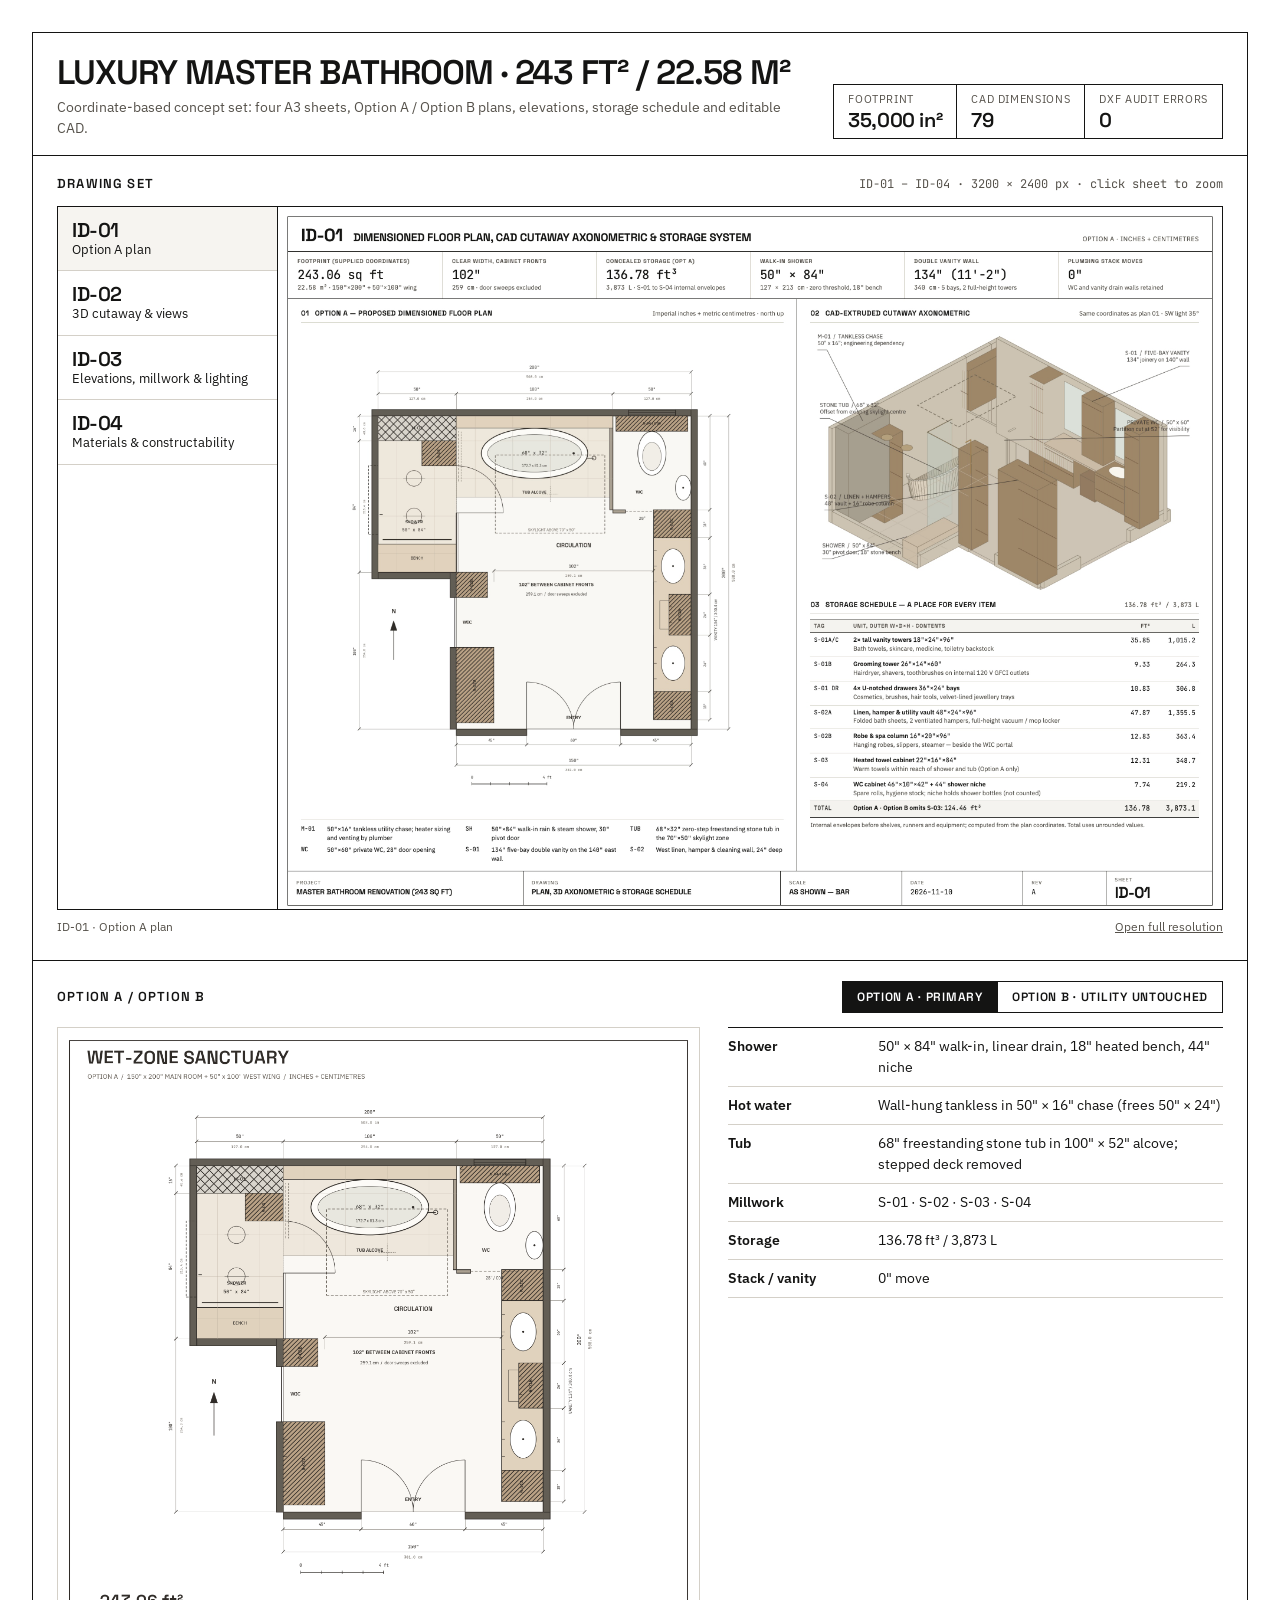
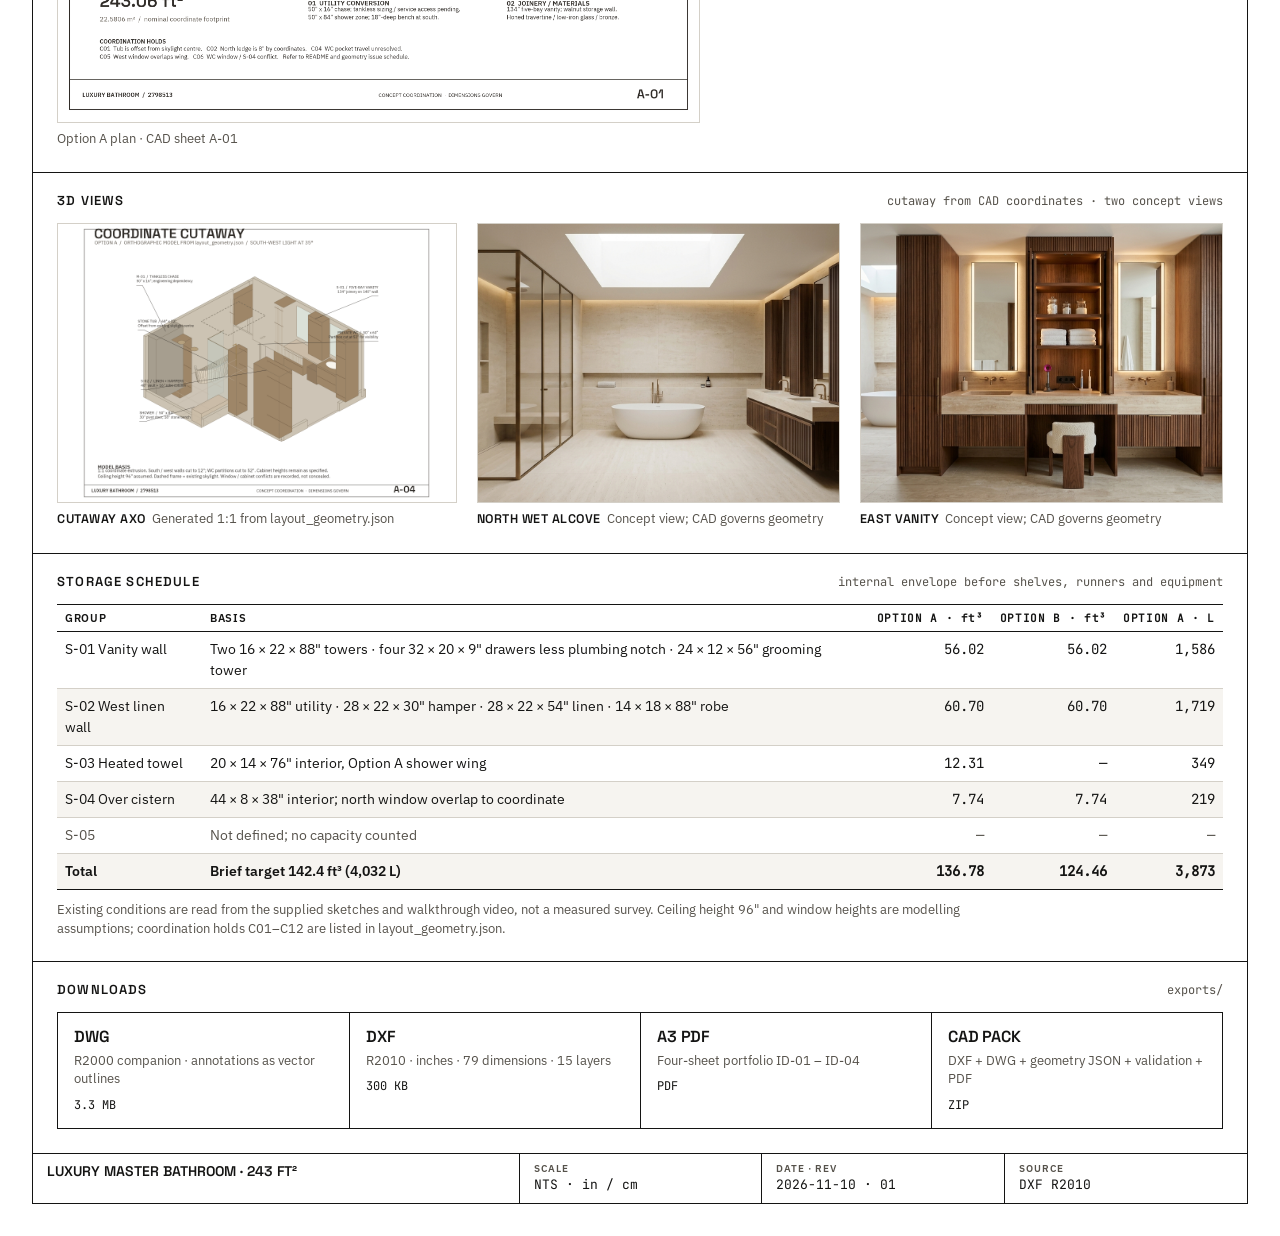
==== index.html @ dc506ea6 "Publish Luxury Master Bathroom 243 sq ft CAD & Architectural Package (ID-01 to ID-04)" ====
<!DOCTYPE html>
<html lang="en">
<head>
<meta charset="utf-8">
<meta name="viewport" content="width=device-width,initial-scale=1">
<title>Luxury Master Bathroom · 243 ft² · Drawing Set</title>
<style>
  @font-face{font-family:"Space Grotesk";font-weight:600;src:url(assets/fonts/SpaceGrotesk-600.ttf)}
  @font-face{font-family:"IBM Plex Sans";font-weight:400;src:url(assets/fonts/IBMPlexSans-400.ttf)}
  @font-face{font-family:"IBM Plex Sans";font-weight:600;src:url(assets/fonts/IBMPlexSans-600.ttf)}
  @font-face{font-family:"JetBrains Mono";font-weight:400;src:url(assets/fonts/JetBrainsMono-400.ttf)}
  :root{--ink:#141413;--rule:#D4D0C8;--muted:#56524B;--walnut:#6B4A2F;--step:#F6F4F0}
  *{box-sizing:border-box;margin:0;padding:0;border-radius:0}
  body{background:#FFFFFF;color:var(--ink);font:15px/1.5 "IBM Plex Sans",sans-serif;-webkit-font-smoothing:antialiased}
  .m{font-family:"JetBrains Mono",monospace;font-variant-numeric:tabular-nums}
  a{color:inherit}
  .wrap{max-width:1440px;margin:0 auto;padding:32px 32px 0}
  .frame{border:1px solid var(--ink)}
  header{display:grid;grid-template-columns:1fr auto;gap:24px;align-items:end;padding:22px 24px 16px;border-bottom:1px solid var(--ink)}
  h1{font:600 34px/1.05 "Space Grotesk";letter-spacing:-.03em}
  header p{color:var(--muted);margin-top:6px;font-size:14px}
  .facts{display:grid;grid-template-columns:repeat(3,auto);border:1px solid var(--ink)}
  .facts div{padding:6px 14px;font-size:11px;letter-spacing:.06em;color:var(--muted)}
  .facts div+div{border-left:1px solid var(--ink)}
  .facts b{display:block;font:600 20px/1.2 "Space Grotesk";letter-spacing:-.02em;color:var(--ink)}
  section{border-bottom:1px solid var(--ink);padding:20px 24px 24px}
  section:last-of-type{border-bottom:0}
  h2{font:600 13px/1 "Space Grotesk";letter-spacing:.09em;display:flex;justify-content:space-between;align-items:baseline;margin-bottom:14px}
  h2 span{font:400 12px "JetBrains Mono";letter-spacing:0;color:var(--muted)}

  .seg{display:inline-flex;border:1px solid var(--ink)}
  .seg button{font:600 12px/1 "Space Grotesk";letter-spacing:.06em;background:#FFF;color:var(--ink);border:0;padding:9px 14px;cursor:pointer}
  .seg button+button{border-left:1px solid var(--ink)}
  .seg button[aria-pressed=true]{background:var(--ink);color:#FFF}
  .seg button:focus-visible{outline:2px solid var(--walnut);outline-offset:2px}

  .viewer{display:grid;grid-template-columns:220px 1fr;border:1px solid var(--ink)}
  .sheets{border-right:1px solid var(--ink)}
  .sheets button{display:block;width:100%;text-align:left;background:#FFF;border:0;border-bottom:1px solid var(--rule);padding:12px 14px;cursor:pointer;color:var(--ink);font:13px/1.35 "IBM Plex Sans"}
  .sheets button b{display:block;font:600 20px/1.1 "Space Grotesk";letter-spacing:-.02em}
  .sheets button[aria-pressed=true]{background:var(--step)}
  .stage{position:relative;overflow:auto;max-height:78vh;background:#FFF;cursor:zoom-in}
  .stage img{display:block;width:100%;height:auto}
  .stage.zoom{cursor:zoom-out}
  .stage.zoom img{width:auto;max-width:none}
  .hint{font-size:12px;color:var(--muted);margin-top:8px;display:flex;justify-content:space-between}

  .opt{display:grid;grid-template-columns:1.3fr 1fr;gap:28px;align-items:start}
  .opt figure img{display:block;width:100%;height:auto;border:1px solid var(--rule)}
  dl{display:grid;grid-template-columns:150px 1fr;border-top:1px solid var(--ink);font-size:14px}
  dt,dd{padding:8px 0;border-bottom:1px solid var(--rule)}
  dt{font-weight:600}

  .views{display:grid;grid-template-columns:1.1fr 1fr 1fr;gap:20px}
  .views img{display:block;width:100%;height:280px;object-fit:cover;border:1px solid var(--rule)}
  figcaption{font-size:12.5px;color:var(--muted);margin-top:6px}
  figcaption b{color:var(--ink);font-family:"Space Grotesk";font-weight:600;letter-spacing:.04em;margin-right:6px}

  table{border-collapse:collapse;width:100%;font-size:14px}
  th{font:600 11px "IBM Plex Sans";letter-spacing:.06em;text-align:left;padding:6px 8px;border-top:1px solid var(--ink);border-bottom:1px solid var(--ink)}
  td{padding:7px 8px;border-bottom:1px solid var(--rule);vertical-align:top}
  td.n,th.n{text-align:right;font-family:"JetBrains Mono";font-variant-numeric:tabular-nums;white-space:nowrap}
  tbody tr:nth-child(even) td{background:var(--step)}
  tr.tot td{font-weight:600;border-top:1px solid var(--ink);border-bottom:1px solid var(--ink);background:#FFF}
  td.dim{color:var(--muted)}
  .small{font-size:12.5px;color:var(--muted);margin-top:10px;max-width:960px}

  .dl{display:grid;grid-template-columns:repeat(4,1fr);border:1px solid var(--ink)}
  .dl a{display:block;padding:14px 16px;text-decoration:none;border-left:1px solid var(--ink)}
  .dl a:first-child{border-left:0}
  .dl a:hover,.dl a:focus-visible{background:var(--step);outline:none}
  .dl b{display:block;font:600 16px/1.2 "Space Grotesk";letter-spacing:-.01em}
  .dl span{display:block;font-size:12.5px;color:var(--muted);margin-top:4px}
  .dl .m{font-size:12px;color:var(--ink);margin-top:8px}

  .tb{display:grid;grid-template-columns:2fr 1fr 1fr 1fr;border-top:1px solid var(--ink)}
  .tb div{padding:8px 14px;border-left:1px solid var(--ink);font-size:13px}
  .tb div:first-child{border-left:0;font:600 14px "Space Grotesk"}
  .tb small{display:block;font:600 10px "IBM Plex Sans";letter-spacing:.1em;color:var(--muted)}
  @media (max-width:900px){.viewer,.opt,.views,.dl{grid-template-columns:1fr}.sheets{display:flex;overflow:auto;border-right:0;border-bottom:1px solid var(--ink)}.sheets button{min-width:150px;border-bottom:0;border-right:1px solid var(--rule)}.tb,header{grid-template-columns:1fr}}
</style>
</head>
<body>
<div class="wrap"><div class="frame">
  <header>
    <div>
      <h1>LUXURY MASTER BATHROOM · 243 FT² / 22.58 M²</h1>
      <p>Coordinate-based concept set: four A3 sheets, Option A / Option B plans, elevations, storage schedule and editable CAD.</p>
    </div>
    <div class="facts">
      <div>FOOTPRINT<b class="m">35,000 in²</b></div>
      <div>CAD DIMENSIONS<b class="m">79</b></div>
      <div>DXF AUDIT ERRORS<b class="m">0</b></div>
    </div>
  </header>

  <section>
    <h2>DRAWING SET <span>ID-01 – ID-04 · 3200 × 2400 px · click sheet to zoom</span></h2>
    <div class="viewer">
      <nav class="sheets" id="sheets" aria-label="Sheets"></nav>
      <div class="stage" id="stage" tabindex="0" aria-label="Sheet viewer"><img id="sheetImg" alt=""></div>
    </div>
    <div class="hint"><span id="sheetTitle"></span><a id="sheetOpen" target="_blank" rel="noopener">Open full resolution</a></div>
  </section>

  <section>
    <h2>OPTION A / OPTION B
      <span class="seg" role="group" aria-label="Option">
        <button type="button" data-opt="A" aria-pressed="true">OPTION A · PRIMARY</button><button type="button" data-opt="B" aria-pressed="false">OPTION B · UTILITY UNTOUCHED</button>
      </span>
    </h2>
    <div class="opt">
      <figure><img id="optImg" src="assets/cad_plan_option_a.png" alt="Option plan"><figcaption id="optCap"></figcaption></figure>
      <dl id="optDl"></dl>
    </div>
  </section>

  <section>
    <h2>3D VIEWS <span>cutaway from CAD coordinates · two concept views</span></h2>
    <div class="views">
      <figure><a href="assets/cad_3d_cutaway_iso.png" target="_blank" rel="noopener"><img src="assets/cad_3d_cutaway_iso.png" alt="3D cutaway axonometric" loading="lazy" style="object-fit:contain;background:#FFF"></a><figcaption><b>CUTAWAY AXO</b>Generated 1:1 from layout_geometry.json</figcaption></figure>
      <figure><a href="assets/view1_north_sanctuary.jpg" target="_blank" rel="noopener"><img src="assets/view1_north_sanctuary.jpg" alt="North wet alcove view" loading="lazy"></a><figcaption><b>NORTH WET ALCOVE</b>Concept view; CAD governs geometry</figcaption></figure>
      <figure><a href="assets/view2_east_vanity_storage.jpg" target="_blank" rel="noopener"><img src="assets/view2_east_vanity_storage.jpg" alt="East vanity and storage view" loading="lazy"></a><figcaption><b>EAST VANITY</b>Concept view; CAD governs geometry</figcaption></figure>
    </div>
  </section>

  <section>
    <h2>STORAGE SCHEDULE <span>internal envelope before shelves, runners and equipment</span></h2>
    <table>
      <thead><tr><th>GROUP</th><th>BASIS</th><th class="n">OPTION A · ft³</th><th class="n">OPTION B · ft³</th><th class="n">OPTION A · L</th></tr></thead>
      <tbody>
        <tr><td>S-01 Vanity wall</td><td>Two 16 × 22 × 88" towers · four 32 × 20 × 9" drawers less plumbing notch · 24 × 12 × 56" grooming tower</td><td class="n">56.02</td><td class="n">56.02</td><td class="n">1,586</td></tr>
        <tr><td>S-02 West linen wall</td><td>16 × 22 × 88" utility · 28 × 22 × 30" hamper · 28 × 22 × 54" linen · 14 × 18 × 88" robe</td><td class="n">60.70</td><td class="n">60.70</td><td class="n">1,719</td></tr>
        <tr><td>S-03 Heated towel</td><td>20 × 14 × 76" interior, Option A shower wing</td><td class="n">12.31</td><td class="n">—</td><td class="n">349</td></tr>
        <tr><td>S-04 Over cistern</td><td>44 × 8 × 38" interior; north window overlap to coordinate</td><td class="n">7.74</td><td class="n">7.74</td><td class="n">219</td></tr>
        <tr><td class="dim">S-05</td><td class="dim">Not defined; no capacity counted</td><td class="n dim">—</td><td class="n dim">—</td><td class="n dim">—</td></tr>
        <tr class="tot"><td>Total</td><td>Brief target 142.4 ft³ (4,032 L)</td><td class="n">136.78</td><td class="n">124.46</td><td class="n">3,873</td></tr>
      </tbody>
    </table>
    <p class="small">Existing conditions are read from the supplied sketches and walkthrough video, not a measured survey. Ceiling height 96" and window heights are modelling assumptions; coordination holds C01–C12 are listed in layout_geometry.json.</p>
  </section>

  <section>
    <h2>DOWNLOADS <span>exports/</span></h2>
    <div class="dl">
      <a href="exports/Master_Bathroom_243sqft_Proposal.dwg" download><b>DWG</b><span>R2000 companion · annotations as vector outlines</span><span class="m">3.3 MB</span></a>
      <a href="exports/Master_Bathroom_243sqft_Proposal.dxf" download><b>DXF</b><span>R2010 · inches · 79 dimensions · 15 layers</span><span class="m">300 KB</span></a>
      <a href="exports/Luxury_Bathroom_243sqft_Submission_A3.pdf" download><b>A3 PDF</b><span>Four-sheet portfolio ID-01 – ID-04</span><span class="m">PDF</span></a>
      <a href="exports/Luxury_Bathroom_243sqft_CAD_Pack.zip" download><b>CAD PACK</b><span>DXF + DWG + geometry JSON + validation + PDF</span><span class="m">ZIP</span></a>
    </div>
  </section>

  <div class="tb">
    <div>LUXURY MASTER BATHROOM · 243 FT²</div>
    <div><small>SCALE</small><span class="m">NTS · in / cm</span></div>
    <div><small>DATE · REV</small><span class="m">2026-11-10 · 01</span></div>
    <div><small>SOURCE</small><span class="m">DXF R2010</span></div>
  </div>
</div></div>
<div style="height:32px"></div>

<script src="boards.js"></script>
<script>
(() => {
  const boards = window.BOARDS || [];
  const nav = document.getElementById('sheets'), img = document.getElementById('sheetImg'),
        stage = document.getElementById('stage'), title = document.getElementById('sheetTitle'),
        open = document.getElementById('sheetOpen');
  function show(i) {
    const b = boards[i];
    img.src = b.src; img.alt = b.id + ' ' + b.title;
    title.textContent = b.id + ' · ' + b.title;
    open.href = b.src;
    stage.classList.remove('zoom');
    nav.querySelectorAll('button').forEach((x, j) => x.setAttribute('aria-pressed', j === i));
  }
  boards.forEach((b, i) => {
    const btn = document.createElement('button');
    btn.type = 'button';
    btn.innerHTML = '<b></b>';
    btn.firstChild.textContent = b.id;
    btn.append(b.title);
    btn.onclick = () => show(i);
    nav.append(btn);
  });
  stage.onclick = () => stage.classList.toggle('zoom');
  stage.onkeydown = e => { if (e.key === 'Enter' || e.key === ' ') { e.preventDefault(); stage.classList.toggle('zoom'); } };
  if (boards.length) show(0);

  const OPT = {
    A: { img: 'assets/cad_plan_option_a.png', cap: 'Option A plan · CAD sheet A-01',
         rows: [['Shower', '50" × 84" walk-in, linear drain, 18" heated bench, 44" niche'], ['Hot water', 'Wall-hung tankless in 50" × 16" chase (frees 50" × 24")'],
                ['Tub', '68" freestanding stone tub in 100" × 52" alcove; stepped deck removed'], ['Millwork', 'S-01 · S-02 · S-03 · S-04'],
                ['Storage', '136.78 ft³ / 3,873 L'], ['Stack / vanity', '0" move']] },
    B: { img: 'assets/crop_existing_vs_b.png', cap: 'Existing interpretation (left) vs. Option B (right) · CAD sheet A-02',
         rows: [['Shower', '50" × 60" retained in west wing'], ['Hot water', 'Existing 50" × 40" mechanical closet untouched'],
                ['Tub', 'Same 68" freestanding tub as Option A'], ['Millwork', 'S-01 · S-02 · S-04 (S-03 omitted)'],
                ['Storage', '124.46 ft³ / 3,524 L'], ['Stack / vanity', '0" move']] }
  };
  const oImg = document.getElementById('optImg'), oCap = document.getElementById('optCap'), oDl = document.getElementById('optDl');
  function opt(k) {
    const o = OPT[k];
    oImg.src = o.img; oImg.alt = 'Option ' + k + ' plan'; oCap.textContent = o.cap;
    oDl.replaceChildren(...o.rows.flatMap(([t, d]) => { const a = document.createElement('dt'), b = document.createElement('dd'); a.textContent = t; b.textContent = d; return [a, b]; }));
    document.querySelectorAll('[data-opt]').forEach(b => b.setAttribute('aria-pressed', b.dataset.opt === k));
  }
  document.querySelectorAll('[data-opt]').forEach(b => b.onclick = () => opt(b.dataset.opt));
  opt('A');
})();
</script>
</body>
</html>
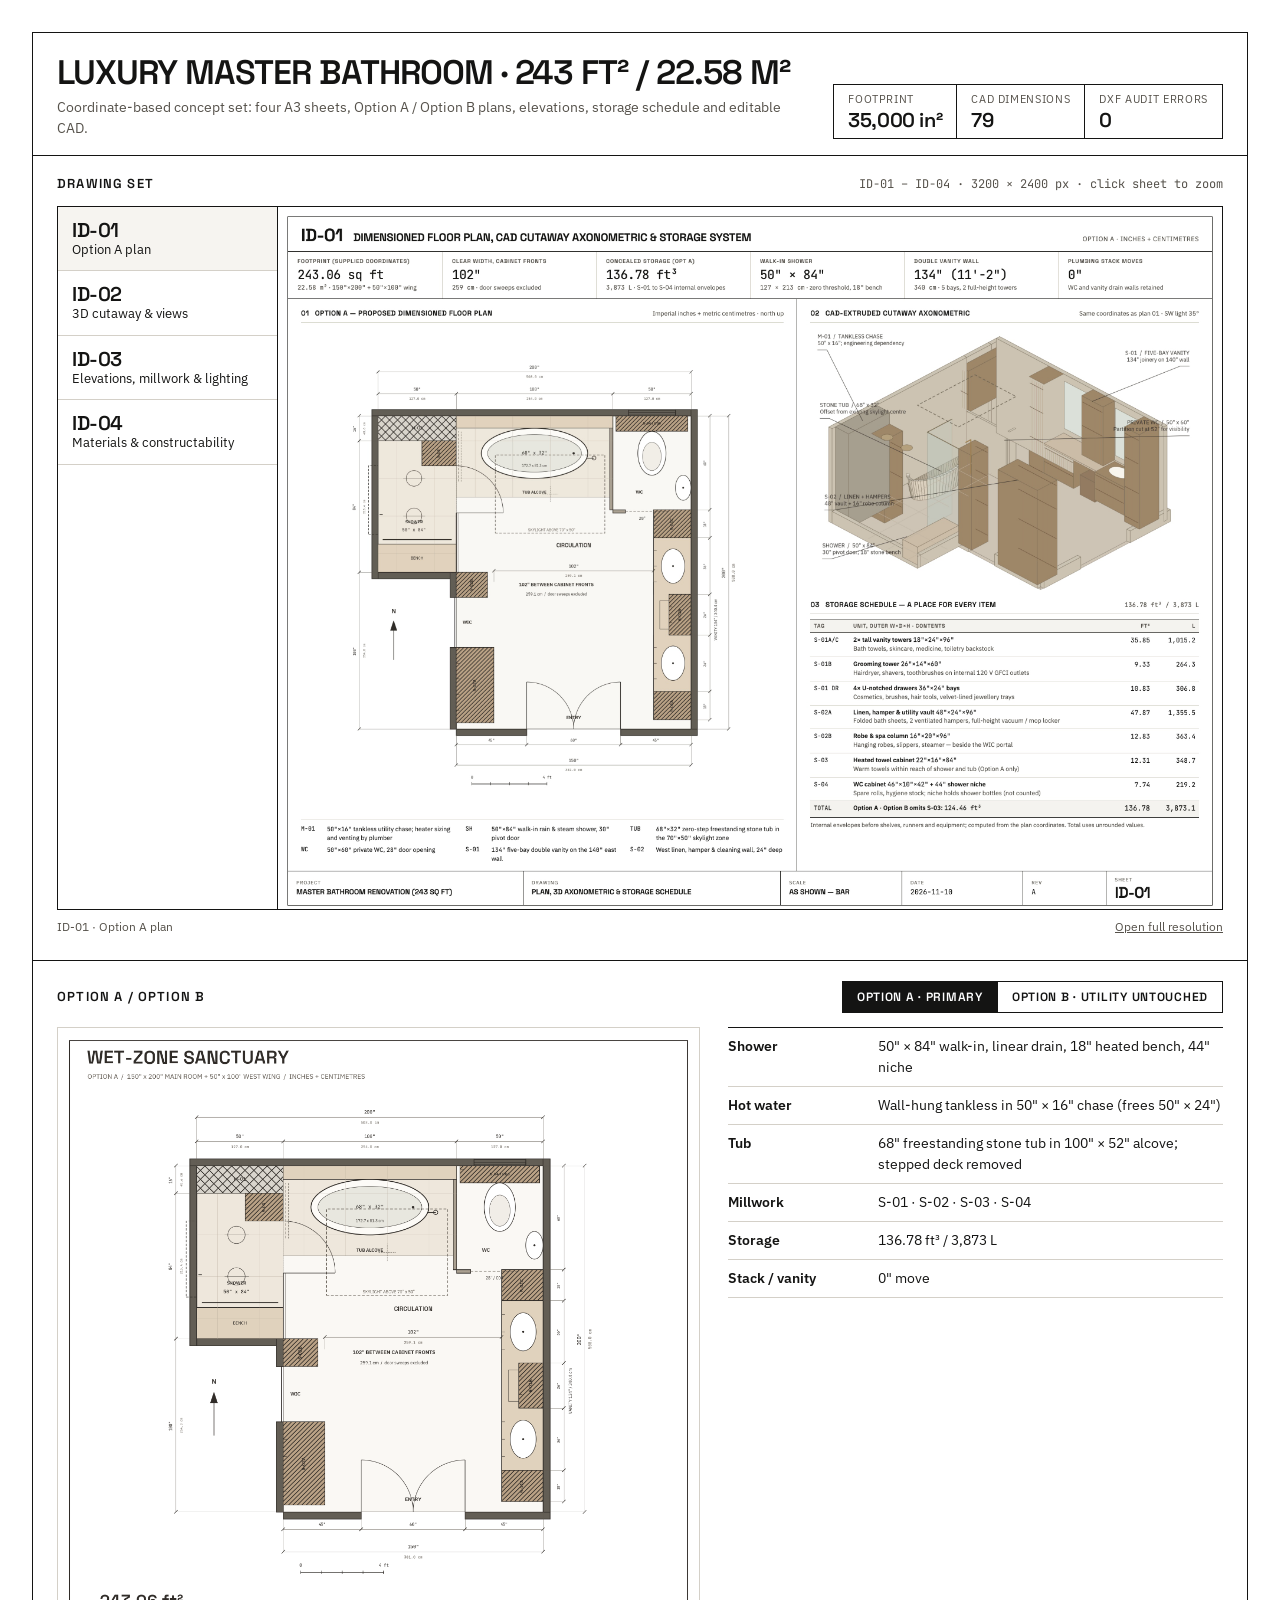
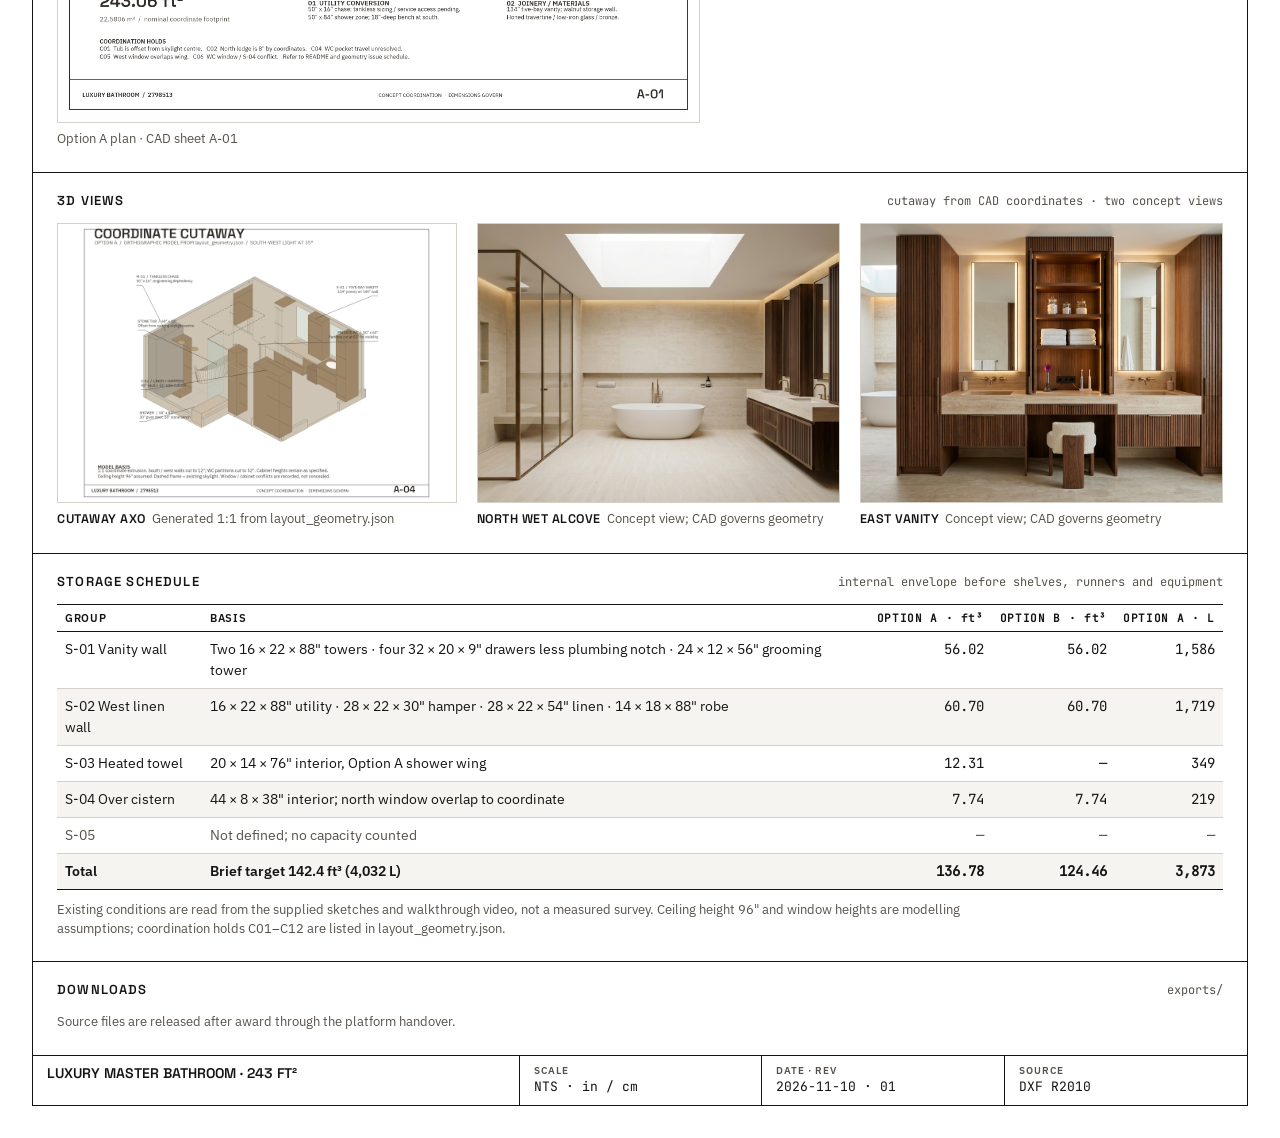
==== commit b396fd7c: "chore: remove downloadable source files; previews only Co-Authored-By: Claude Sonnet 5.5 <noreply@an" ====
--- a/index.html
+++ b/index.html
@@ -142,12 +142,7 @@
 
   <section>
     <h2>DOWNLOADS <span>exports/</span></h2>
-    <div class="dl">
-      <a href="exports/Master_Bathroom_243sqft_Proposal.dwg" download><b>DWG</b><span>R2000 companion · annotations as vector outlines</span><span class="m">3.3 MB</span></a>
-      <a href="exports/Master_Bathroom_243sqft_Proposal.dxf" download><b>DXF</b><span>R2010 · inches · 79 dimensions · 15 layers</span><span class="m">300 KB</span></a>
-      <a href="exports/Luxury_Bathroom_243sqft_Submission_A3.pdf" download><b>A3 PDF</b><span>Four-sheet portfolio ID-01 – ID-04</span><span class="m">PDF</span></a>
-      <a href="exports/Luxury_Bathroom_243sqft_CAD_Pack.zip" download><b>CAD PACK</b><span>DXF + DWG + geometry JSON + validation + PDF</span><span class="m">ZIP</span></a>
-    </div>
+    <p class="small">Source files are released after award through the platform handover.</p>
   </section>
 
   <div class="tb">
